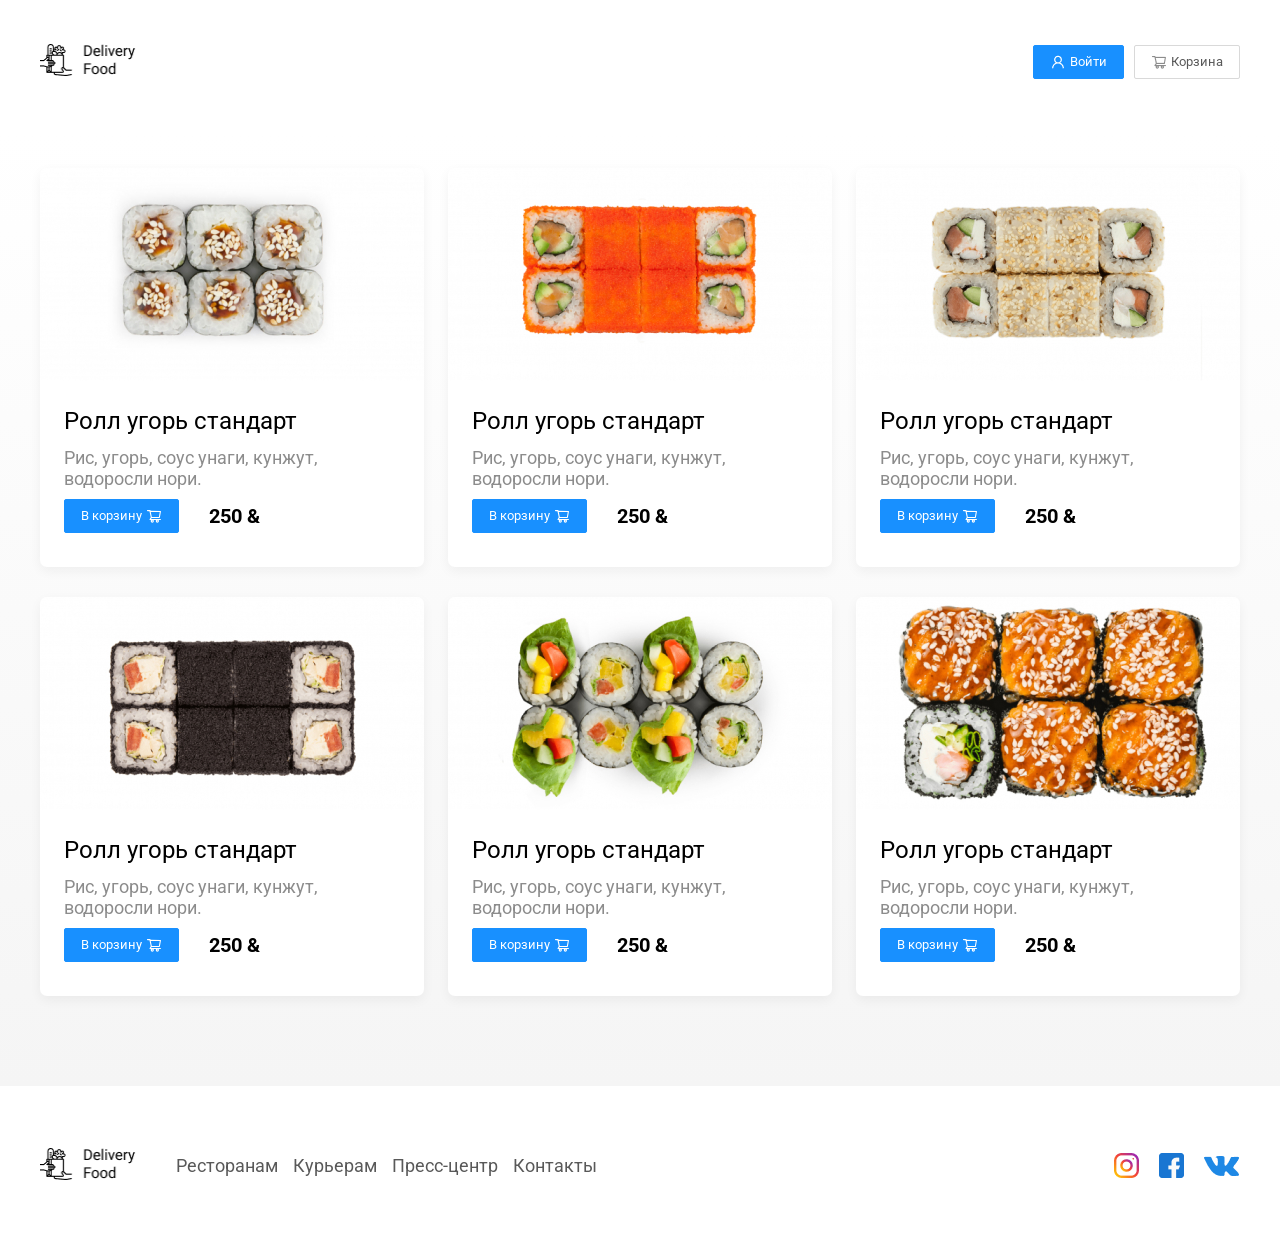
==== goods.html @ a3dfd940 "Add files via upload" ====
<!doctype html>
<html lang="en">

  <head>
    <meta charset="UTF-8" />
    <meta name="viewport" content="width=device-width, initial-scale=1.0" />
    <link rel="preconnect" href="https://fonts.googleapis.com" />
    <link rel="preconnect" href="https://fonts.gstatic.com" crossorigin />
    <link href="https://fonts.googleapis.com/css2?family=Roboto:ital,wght@0,100..900;1,100..900&display=swap" rel="stylesheet"/>
    <link rel="stylesheet" href="style.css" />
    <title>Delivery03.26</title>
  </head>

  <body>
    <div class="page-wrapper">
      <header class="header">
        <div class="container">
          <div class="header-box">
            <div class="header-logo logo">
              <img src="./images/logo.png" alt="logo" />
            </div>
            <div class="header-controls">
              <button class="btn btn-primary">
                <img src="./images/icons/user.png" alt="user" />
                Войти
              </button>
              <button class="btn btn-outline">
                <img src="./images/icons/shopping-cart.png" alt="cart" />
                Корзина
              </button>
            </div>
          </div>
        </div>
      </header>

      <main class="main">

        <section class="products">
          <div class="container">
            <div class="products-wrapper">
              <div class="products-card">
                <div class="products-card_image">
                  <img src="./images/goods/image 6.jpg" alt="goods" />
                </div>
                <div class="products-card_description">
                  <div class="products-card_description-row">
                    <h5 class="products-card_description--name">Ролл угорь стандарт</h5>
                  </div>
                  <div class="products-card_description-row">
                    <p class="products-card_description--text">Рис, угорь, соус унаги, кунжут, водоросли нори.</p>
                  </div>
                  <div class="products-card_description-row">
                    <div class="products-card_description--controls">
                      <button class="btn btn-primary">
                        В корзину
                        <img src="./images/icons/shopping-cart-wait.svg" alt="cart">
                      </button>
   
                      <span class="products-card_description-controls--price">250 &</span>
                    </div>
                  </div>
                </div>
              </div>
              <div class="products-card">
                <div class="products-card_image">
                  <img src="./images/goods/image 7.jpg" alt="goods1" />
                </div>
                <div class="products-card_description">
                  <div class="products-card_description-row">
                    <h5 class="products-card_description--name">Ролл угорь стандарт</h5>
                  </div>
                  <div class="products-card_description-row">
                    <p class="products-card_description--text">Рис, угорь, соус унаги, кунжут, водоросли нори.</p>
                  </div>
                  <div class="products-card_description-row">
                    <div class="products-card_description--controls">
                      <button class="btn btn-primary">
                        В корзину
                        <img src="./images/icons/shopping-cart-wait.svg" alt="cart">
                      </button>
   
                      <span class="products-card_description-controls--price">250 &</span>
                    </div>
                  </div>
                </div>
              </div>
              <div class="products-card">
                <div class="products-card_image">
                  <img src="./images/goods/image 8.jpg" alt="goods2" />
                </div>
               <div class="products-card_description">
                  <div class="products-card_description-row">
                    <h5 class="products-card_description--name">Ролл угорь стандарт</h5>
                  </div>
                  <div class="products-card_description-row">
                    <p class="products-card_description--text">Рис, угорь, соус унаги, кунжут, водоросли нори.</p>
                  </div>
                  <div class="products-card_description-row">
                    <div class="products-card_description--controls">
                      <button class="btn btn-primary">
                        В корзину
                        <img src="./images/icons/shopping-cart-wait.svg" alt="cart">
                      </button>
   
                      <span class="products-card_description-controls--price">250 &</span>
                    </div>
                  </div>
                </div>
              </div>
              <div class="products-card">
                <div class="products-card_image">
                  <img src="./images/goods/image 9.jpg" alt="goods3" />
                </div>
                <div class="products-card_description">
                  <div class="products-card_description-row">
                    <h5 class="products-card_description--name">Ролл угорь стандарт</h5>
                  </div>
                  <div class="products-card_description-row">
                    <p class="products-card_description--text">Рис, угорь, соус унаги, кунжут, водоросли нори.</p>
                  </div>
                  <div class="products-card_description-row">
                    <div class="products-card_description--controls">
                      <button class="btn btn-primary">
                        В корзину
                        <img src="./images/icons/shopping-cart-wait.svg" alt="cart">
                      </button>
   
                      <span class="products-card_description-controls--price">250 &</span>
                    </div>
                  </div>
                </div>
              </div>
              <div class="products-card">
                <div class="products-card_image">
                  <img src="./images/goods/image 10.jpg" alt="goods4" />
                </div>
                <div class="products-card_description">
                  <div class="products-card_description-row">
                    <h5 class="products-card_description--name">Ролл угорь стандарт</h5>
                  </div>
                  <div class="products-card_description-row">
                    <p class="products-card_description--text">Рис, угорь, соус унаги, кунжут, водоросли нори.</p>
                  </div>
                  <div class="products-card_description-row">
                    <div class="products-card_description--controls">
                      <button class="btn btn-primary">
                        В корзину
                        <img src="./images/icons/shopping-cart-wait.svg" alt="cart">
                      </button>
   
                      <span class="products-card_description-controls--price">250 &</span>
                    </div>
                  </div>
                </div>
              </div>
              <div class="products-card">
                <div class="products-card_image">
                  <img src="./images/goods/image 11.jpg" alt="goods5" />
                </div>
                <div class="products-card_description">
                  <div class="products-card_description-row">
                    <h5 class="products-card_description--name">Ролл угорь стандарт</h5>
                  </div>
                  <div class="products-card_description-row">
                    <p class="products-card_description--text">Рис, угорь, соус унаги, кунжут, водоросли нори.</p>
                  </div>
                  <div class="products-card_description-row">
                    <div class="products-card_description--controls">
                      <button class="btn btn-primary">
                        В корзину
                        <img src="./images/icons/shopping-cart-wait.svg" alt="cart">
                      </button>
   
                      <span class="products-card_description-controls--price">250 &</span>
                    </div>
                  </div>
                </div>
              </div>
            </div>
          </div>
        </section>
      </main>


      <footer class="footer">
        <div class="container">
          <div class="footer-box">
            <div class="footer-logo logo">
              <img src="./images/logo.png" alt="logo" />
            </div>
            <div class="footer-nav">
              <ul>
                <li>Ресторанам</li>
                <li>Курьерам</li>
                <li>Пресс-центр</li>
                <li>Контакты</li>
              </ul>
            </div>
            <div class="footer-social">
              <img src="./images/social/Group 1.png" alt="insta" />
              <img src="./images/social/Group 2.png" alt="fb" />
              <img src="./images/social/Group 3.png" alt="vk" />
            </div>
          </div>
        </div>
      </footer>
    </div>
  </body>
</html>

<!-- 55:10 -->
---- style.css ----
* {
    box-sizing: border-box;
    font-family: Roboto;
    font-style: normal;
    line-height: normal;
}

body {
    margin: 0;
    padding: 0;
}

main {
    flex-grow: 1;
    background: linear-gradient(180deg, rgba(245, 245, 245, 0.00) 1.04%, #F5F5F5 100%);
}

.page-wrapper {
    display: flex;
    flex-direction: column;
    min-height: 100vh;
}

.container {
    width: 100%;
    height: 100%;
    max-width: 1230px;
    margin: 0px auto;
    padding-left: 15px;
    padding-right: 15px;
}

.btn {
    display: flex;
    padding: 8px 16px;
    align-items: center;
    gap: 4px;
    outline: none;
}

.btn-primary {
    border-radius: 2px;
    background: #1890FF;
    border: 1px solid #1890FF;
    color: #fff;
}

.btn-outline {
    border-radius: 2px;
    border: 1px solid #d9d9d9;
    background: #fff;
    box-shadow: 0px 0px 2px 0px rgba(0, 0, 0, 0.00);
    color: #595959;
}

.logo {
    max-width: 100px;
}

.logo img {
    width: 100%;
}

.header {
    display: flex;
    align-items: center;
    min-height: 124px;
}

.header-box {
    height: 100%;
    display: flex;
    align-items: center;
    justify-content: space-between;
}

.header-controls {
    display: flex;
    align-items: center;
    justify-content: flex-end;
    gap: 10px;
}

.footer {
    display: flex;
    align-items: center;
    min-height: 156px;
    padding: 60px 0;
}

.footer-box {
    height: 100%;
    display: flex;
    align-items: center;
    justify-content: space-between;
    gap: 36px;
    flex-wrap: wrap;
}

.footer-nav {
    flex-grow: 1;
}

.footer-nav ul {
    display: flex;
    align-items: center;
    list-style: none;
    padding: 0;
    margin: 0;
    gap: 15px;
    flex-wrap: wrap;
}

.footer-nav ul li {
    color: #595959;
    font-size: 18px;
    font-weight: 400;
}

.footer-social {
    display: flex;
    align-items: center;
    justify-content: flex-end;
    gap: 20px;
}

.banner {
    margin-bottom: 56px;
}

.banner-item {
    background-image: url(./images/banners/banner-img.png);
    background-repeat: no-repeat;
    background-size: contain;
    background-position: center right;
    padding: 68px;
    border-radius: 10px;
    background-color: #Fff1BB;
}

.banner-item--title {
    color: #302c34;
    font-size: 39px;
    font-weight: 700;
    max-width: 50%;
    margin-top: 0;
    margin-bottom: 15px;
}

.banner-item--subtitle {
    color: #302c34;
    font-size: 24px;
    font-weight: 400;
    max-width: 50%;
    margin: 0;
}

.products-header {
    display: flex;
    align-items: center;
    justify-content: space-between;
    flex-wrap: wrap;
    gap: 24px;
}

.products-header--title {
    color: #000;
    font-size: 36px;
    font-weight: 700;
    margin: 0;
}

.products-header--search {
    min-width: 306px;
    height: 34px;
    flex-shrink: 0;
    border-radius: 2px;
    border: 1px solid #d9d9d9;
    background: #fff;
    padding: 5px 12px;
 }

 .products-header--search:focus {
    outline: none;
    border: 1px solid #d9d9d9;
 }

 .products-header--search::placeholder {
    color: #bfbfbf;
    font-size: 16px;
    font-weight: 400;
    line-height: 24px;
 }

 .products-wrapper {
    margin-top: 44px;
    margin-bottom: 90px;
    display: flex;
    flex-wrap: wrap;
    row-gap: 30px;
    column-gap: 24px;
 }

 .products-card {
    width: calc((100% - 48px) / 3);
    border-radius: 7px;
    background: var(--Gray-gray-1, #fff);
    box-shadow: 0px 4px 12px 0px rgba(0, 0, 0, 0.05);
    overflow: hidden;
 }

 .products-card_image {
    width: 100%;
 }

 .products-card_image img {
    width: 100%;
 }

.products-card_description {
    padding: 20px 24px 34px 24px;
}

.products-card_description-row {
    display: flex;
    align-items: center;
    justify-content: space-between;
}

.products-card_description-row:not(:last-child) {
    margin-bottom: 10px;
}

.products-card_description--title {
    color: #000;
    font-size: 24px;
    font-weight: 700;
    line-height: 32px;
    margin: 0;
}

.products-card_description--badge {
    color: #fff;
    font-size: 12px;
    font-weight: 400;
    line-height: 20px;
    border-radius: 2px;
    background: #262626;
    padding: 1px 8px; 
}

.products-card_description-info {
    display: flex;
    align-items: center;
    justify-content: start;
    flex-wrap: wrap;
    row-gap: 25px;
    column-gap: 25px;
}

.products-card_description-info--raiting {
    color: #ffc107;
    font-size: 18px;
    font-weight: 700;
    line-height: 32px;
}

.products-card_description-info--price {
    color: #8c8c8c;
    font-size: 18px;
    font-weight: 400;
    line-height: 32px;
}

.products-card_description-info--group {
    color: #8c8c8c;
    font-size: 18px;
    font-weight: 400;
    line-height: 32px;
    position: relative;
}

.products-card_description-info--group::before {
    content: '';
    display: block;
    width: 5px;
    height: 5px;
    border-radius: 50%;
    background-color: #8c8c8c;
    position: absolute;
    left: -14px;
    top: 14px;
}

.products-card_description--name {
    margin: 0;
    color: #000;
    font-size: 24px;
    font-weight: 400;
    line-height: 32px;
}

.products-card_description--text {
    margin: 0;
    color: #8c8c8c;
    font-size: 18px;
    font-weight: 400;
}

.products-card_description--controls {
    display: flex;
    align-items: center;
    justify-content: flex-start;
    flex-wrap: wrap;
    row-gap: 10px;
    column-gap: 30px;
}

.products-card_description-controls--price {
    color: #000;
    font-size: 20px;
    font-weight: 700;
    line-height: 32px;
}

.cart-modal_overlay {
    position: fixed;
    top: 0;
    right: 0;
    bottom: 0;
    left: 0;
    background: rgba(0, 0, 0, 0.40);
    display: flex;
    align-items: center;
    justify-content: center;
}

.cart-modal {
    width: 100%;
    max-width: 780px;
    padding: 40px 45px;
    border-radius: 5px;
    background: #fff;
}

.cart-modal_header {
    display: flex;
    align-items: center;
    justify-content: space-between;
    margin-bottom: 48px;
}

.cart-modal_header--title {
    color: #000;
    font-size: 36px;
    font-weight: 700;
}

.cart-modal_header--close {
    cursor: pointer;
}

@media (max-width: 991px) {
    .banner-item {
        background-image: none;
    }

    .banner-item--title {
        max-width: 100%;
    }

    .banner-item--subtitle {
        max-width: 100%;
    }

    .products-card {
        width: calc((100% - 24px) / 2);   
    }
}

@media (max-width: 768px) {
    .products-card {
        width: 100%;   
    }
}
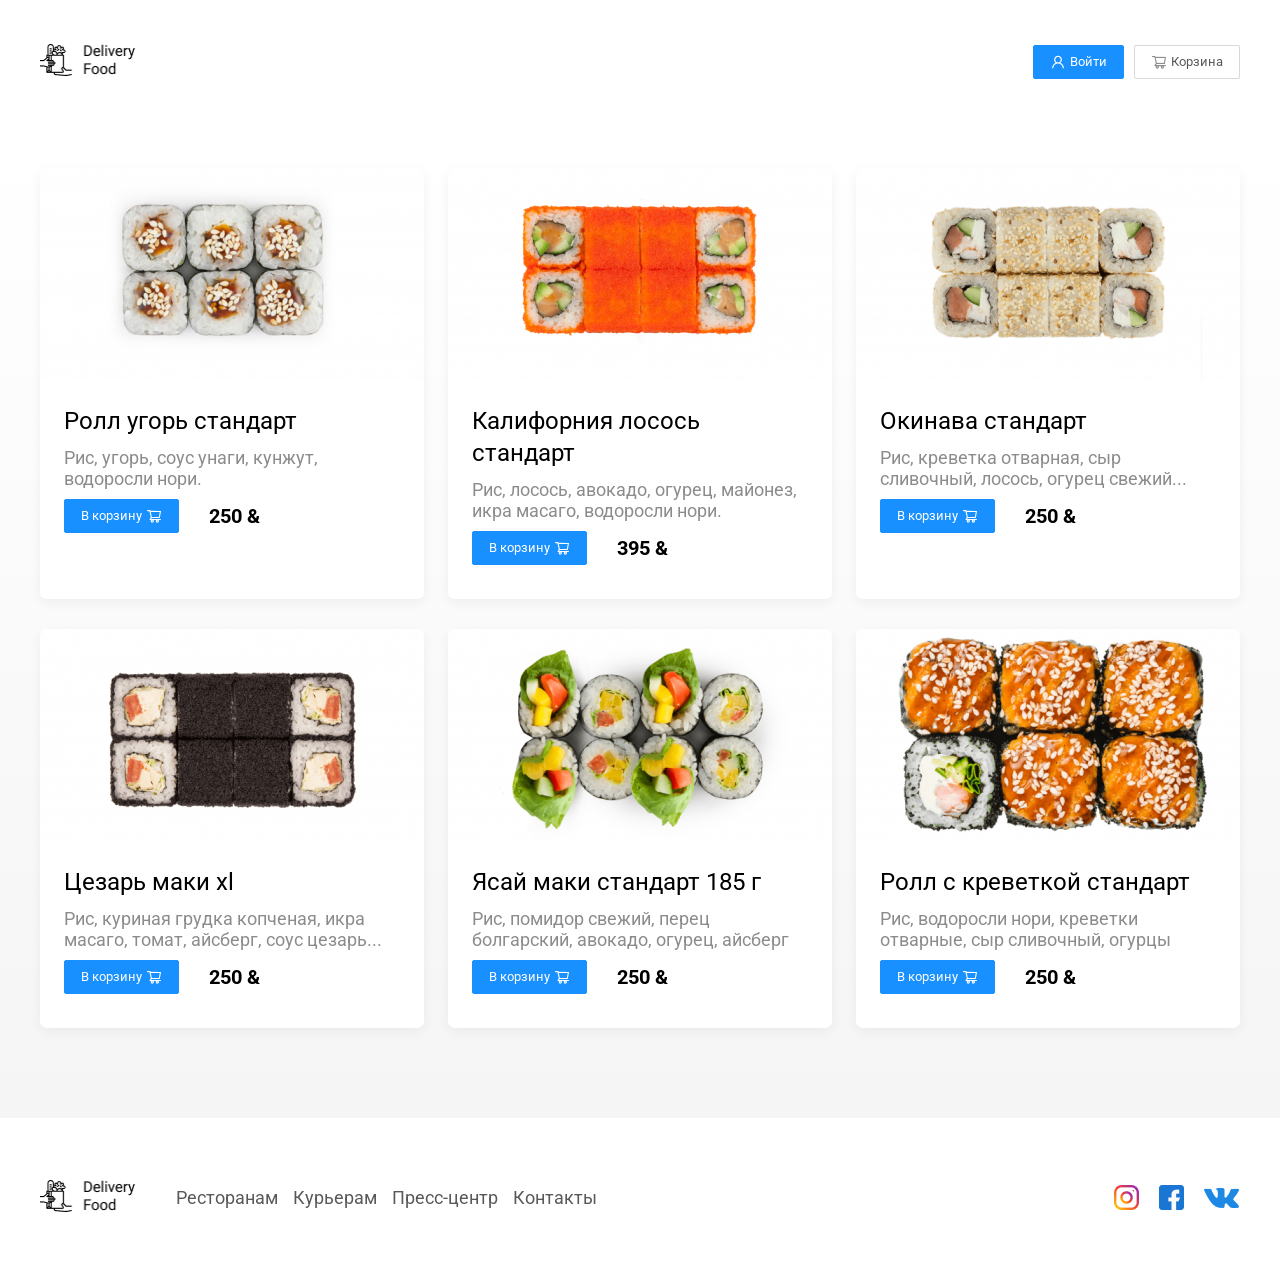
==== commit 9e52ac11: "Add files via upload" ====
--- a/goods.html
+++ b/goods.html
@@ -16,9 +16,9 @@
       <header class="header">
         <div class="container">
           <div class="header-box">
-            <div class="header-logo logo">
+            <a href="./index.html" class="header-logo logo">
               <img src="./images/logo.png" alt="logo" />
-            </div>
+            </a>
             <div class="header-controls">
               <button class="btn btn-primary">
                 <img src="./images/icons/user.png" alt="user" />
@@ -67,19 +67,19 @@
                 </div>
                 <div class="products-card_description">
                   <div class="products-card_description-row">
-                    <h5 class="products-card_description--name">Ролл угорь стандарт</h5>
-                  </div>
-                  <div class="products-card_description-row">
-                    <p class="products-card_description--text">Рис, угорь, соус унаги, кунжут, водоросли нори.</p>
-                  </div>
-                  <div class="products-card_description-row">
-                    <div class="products-card_description--controls">
-                      <button class="btn btn-primary">
-                        В корзину
-                        <img src="./images/icons/shopping-cart-wait.svg" alt="cart">
-                      </button>
-   
-                      <span class="products-card_description-controls--price">250 &</span>
+                    <h5 class="products-card_description--name">Калифорния лосось стандарт</h5>
+                  </div>
+                  <div class="products-card_description-row">
+                    <p class="products-card_description--text">Рис, лосось, авокадо, огурец, майонез, икра масаго, водоросли нори.</p>
+                  </div>
+                  <div class="products-card_description-row">
+                    <div class="products-card_description--controls">
+                      <button class="btn btn-primary">
+                        В корзину
+                        <img src="./images/icons/shopping-cart-wait.svg" alt="cart">
+                      </button>
+   
+                      <span class="products-card_description-controls--price">395 &</span>
                     </div>
                   </div>
                 </div>
@@ -90,10 +90,10 @@
                 </div>
                <div class="products-card_description">
                   <div class="products-card_description-row">
-                    <h5 class="products-card_description--name">Ролл угорь стандарт</h5>
-                  </div>
-                  <div class="products-card_description-row">
-                    <p class="products-card_description--text">Рис, угорь, соус унаги, кунжут, водоросли нори.</p>
+                    <h5 class="products-card_description--name">Окинава стандарт</h5>
+                  </div>
+                  <div class="products-card_description-row">
+                    <p class="products-card_description--text">Рис, креветка отварная, сыр сливочный, лосось, огурец свежий...</p>
                   </div>
                   <div class="products-card_description-row">
                     <div class="products-card_description--controls">
@@ -113,10 +113,10 @@
                 </div>
                 <div class="products-card_description">
                   <div class="products-card_description-row">
-                    <h5 class="products-card_description--name">Ролл угорь стандарт</h5>
-                  </div>
-                  <div class="products-card_description-row">
-                    <p class="products-card_description--text">Рис, угорь, соус унаги, кунжут, водоросли нори.</p>
+                    <h5 class="products-card_description--name">Цезарь маки хl</h5>
+                  </div>
+                  <div class="products-card_description-row">
+                    <p class="products-card_description--text">Рис, куриная грудка копченая, икра масаго, томат, айсберг, соус цезарь...</p>
                   </div>
                   <div class="products-card_description-row">
                     <div class="products-card_description--controls">
@@ -136,10 +136,10 @@
                 </div>
                 <div class="products-card_description">
                   <div class="products-card_description-row">
-                    <h5 class="products-card_description--name">Ролл угорь стандарт</h5>
-                  </div>
-                  <div class="products-card_description-row">
-                    <p class="products-card_description--text">Рис, угорь, соус унаги, кунжут, водоросли нори.</p>
+                    <h5 class="products-card_description--name">Ясай маки стандарт 185 г</h5>
+                  </div>
+                  <div class="products-card_description-row">
+                    <p class="products-card_description--text">Рис, помидор свежий, перец болгарский, авокадо, огурец, айсберг</p>
                   </div>
                   <div class="products-card_description-row">
                     <div class="products-card_description--controls">
@@ -159,10 +159,10 @@
                 </div>
                 <div class="products-card_description">
                   <div class="products-card_description-row">
-                    <h5 class="products-card_description--name">Ролл угорь стандарт</h5>
-                  </div>
-                  <div class="products-card_description-row">
-                    <p class="products-card_description--text">Рис, угорь, соус унаги, кунжут, водоросли нори.</p>
+                    <h5 class="products-card_description--name">Ролл с креветкой стандарт</h5>
+                  </div>
+                  <div class="products-card_description-row">
+                    <p class="products-card_description--text">Рис, водоросли нори, креветки отварные, сыр сливочный, огурцы</p>
                   </div>
                   <div class="products-card_description-row">
                     <div class="products-card_description--controls">
@@ -181,13 +181,73 @@
         </section>
       </main>
 
+            <div class="cart-modal_overlay">
+        <div class="cart-modal">
+          <div class="cart-modal_header">
+            <h2 class="cart-modal_header--title">Корзина</h2>
+            <span class="cart-modal_header--close">
+              <img src="./images/icons/close.svg" alt="close">
+            </span>
+          </div>
+
+          <div class="cart-modal_body">
+            <div class="cart-item">
+              <p class="cart-item_title">Ролл угорь стандарт</p>
+
+              <div class="cart-item_controls">
+                <div class="cart-item_controls--price">250 &</div>
+
+                <button class="btn btn-outline">-</button>
+                <div class="cart-item_controls--count">1</div>
+                <button class="btn btn-outline">+</button>
+              </div>
+            </div>
+                        <div class="cart-item">
+              <p class="cart-item_title">Ролл угорь стандарт</p>
+
+              <div class="cart-item_controls">
+                <div class="cart-item_controls--price">250 &</div>
+
+                <button class="btn btn-outline">-</button>
+                <div class="cart-item_controls--count">1</div>
+                <button class="btn btn-outline">+</button>
+              </div>
+            </div>
+                        <div class="cart-item">
+              <p class="cart-item_title">Ролл угорь стандарт</p>
+
+              <div class="cart-item_controls">
+                <div class="cart-item_controls--price">250 &</div>
+
+                <button class="btn btn-outline">-</button>
+                <div class="cart-item_controls--count">1</div>
+                <button class="btn btn-outline">+</button>
+              </div>
+            </div>
+          </div>
+
+          <div class="cart-modal_footer">
+            <div class="cart-modal_footer--price">
+              1250 &
+            </div>
+            <div class="cart-modal_footer--controls">
+              <button class="btn btn-primary">
+                Оформить заказ
+              </button>
+              <button class="btn btn-outline">
+                Отмена
+              </button>
+            </div>
+          </div>
+        </div>
+      </div>
 
       <footer class="footer">
         <div class="container">
           <div class="footer-box">
-            <div class="footer-logo logo">
+            <a href="./index.html" class="footer-logo logo">
               <img src="./images/logo.png" alt="logo" />
-            </div>
+            </a>
             <div class="footer-nav">
               <ul>
                 <li>Ресторанам</li>
--- a/style.css
+++ b/style.css
@@ -36,6 +36,7 @@
     align-items: center;
     gap: 4px;
     outline: none;
+    cursor: pointer;
 }
 
 .btn-primary {
@@ -207,6 +208,7 @@
     background: var(--Gray-gray-1, #fff);
     box-shadow: 0px 4px 12px 0px rgba(0, 0, 0, 0.05);
     overflow: hidden;
+    text-decoration: none;
  }
 
  .products-card_image {
@@ -324,15 +326,19 @@
 }
 
 .cart-modal_overlay {
+    display: none;
     position: fixed;
     top: 0;
     right: 0;
     bottom: 0;
     left: 0;
     background: rgba(0, 0, 0, 0.40);
-    display: flex;
     align-items: center;
     justify-content: center;
+}
+
+.cart-modal_overlay.open {
+    display: flex;
 }
 
 .cart-modal {
@@ -354,10 +360,80 @@
     color: #000;
     font-size: 36px;
     font-weight: 700;
+    margin: 0;
 }
 
 .cart-modal_header--close {
     cursor: pointer;
+}
+
+.cart-modal_footer {
+    display: flex;
+    align-items: center;
+    justify-content: space-between;
+    flex-wrap: wrap;
+    gap: 10px;
+    margin-top: 50px;
+}
+
+.cart-modal_footer--price {
+    border-radius: 5px;
+    background: #262626;
+    color: #fafafa;
+    font-size: 20px;
+    font-weight: 700;
+    padding: 15px 20px;
+}
+
+.cart-modal_footer--controls {
+    display: flex;
+    align-items: center;
+    gap: 10px;
+}
+
+.cart-item {
+    display: flex;
+    align-items: center;
+    justify-content: space-between;
+    flex-wrap: wrap;
+    gap: 10px;
+}
+
+.cart-item:not(:last-child) {
+    padding-bottom: 10px;
+    margin-bottom: 10px;
+    border-bottom: 1px solid #d9d9d9;
+}
+
+.cart-item_title {
+    color: #000;
+    font-size: 18px;
+    font-weight: 400;
+    line-height: 32px;
+    margin: 0;
+}
+
+.cart-item_controls {
+    display: flex;
+    align-items: center;
+}
+
+.cart-item_controls--price {
+    margin-right: 47px;
+    color: #000;
+    font-size: 20px;
+    font-weight: 700;
+    line-height: 32px;
+}
+
+.cart-item_controls button {
+    border: 1px solid #40a9ff;
+    color: #40a9ff;
+}
+
+.cart-item_controls--count {
+    margin-left: 15px;
+    margin-right: 15px;
 }
 
 @media (max-width: 991px) {
